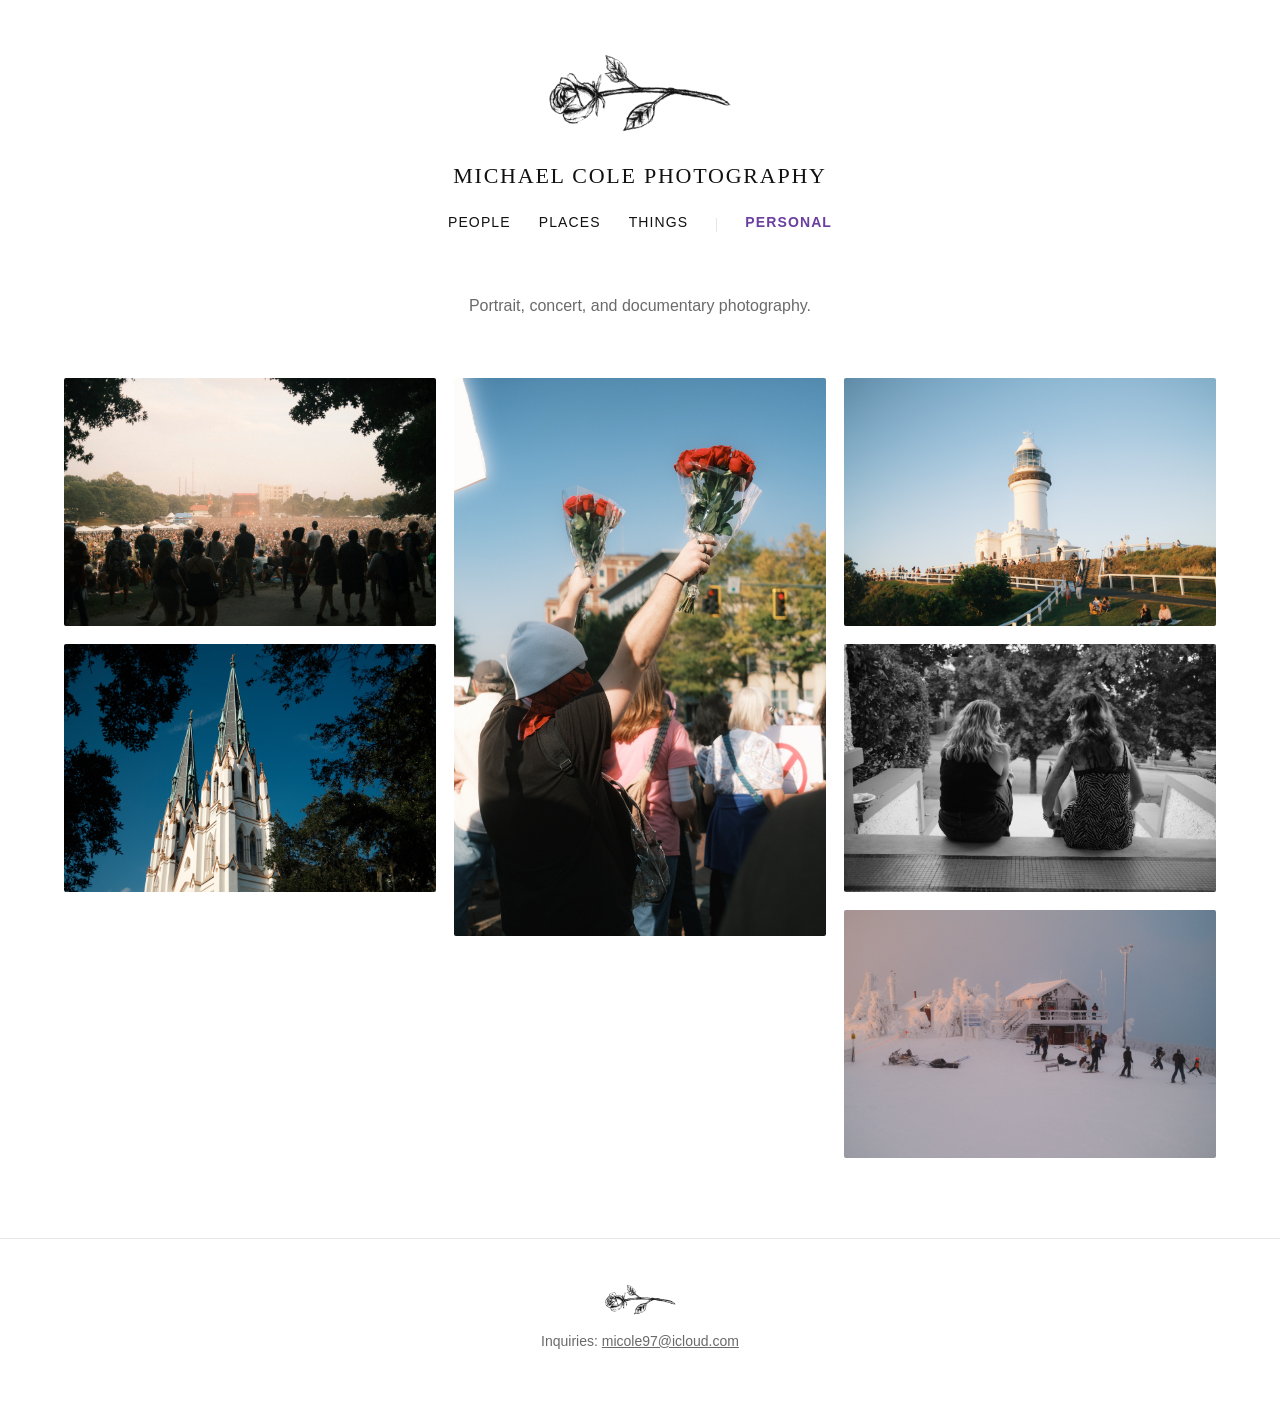
==== index.html @ 0da58c9f "Add Home as a managed category so homepage photos don't go stale on reorder" ====
<!DOCTYPE html>
<html lang="en">
<head>
<meta charset="UTF-8">
<meta name="viewport" content="width=device-width, initial-scale=1.0">
<title>Michael Cole Photography</title>
<link rel="stylesheet" href="css/style.css?v=6">
</head>
<body>

<header class="site-header">
  <a href="index.html" class="wordmark-link">
    <img class="logo-mark" src="assets/logo/rose.png" alt="Hand-drawn rose sketch">
    <span class="wordmark">MICHAEL COLE PHOTOGRAPHY</span>
  </a>
  <nav class="main-nav">
    <a href="people.html">People</a>
    <a href="places.html">Places</a>
    <a href="things.html">Things</a>
    <span class="divider"></span>
    <a href="personal.html" class="personal-link">Personal</a>
  </nav>
</header>

<section class="hero">
  <p>Portrait, concert, and documentary photography.</p>
</section>

<!-- GALLERY:START -->
<div class="gallery">
  <figure><img src="images/home/home-01.jpg" data-large="images/home/large/home-01.jpg" alt="Concert crowd at an outdoor festival" loading="lazy"></figure>
  <figure><img src="images/home/home-02.jpg" data-large="images/home/large/home-02.jpg" alt="Gothic cathedral spires against a blue sky" loading="lazy"></figure>
  <figure><img src="images/home/home-03.jpg" data-large="images/home/large/home-03.jpg" alt="A man raising two bouquets of red roses overhead in a crowd" loading="lazy"></figure>
  <figure><img src="images/home/home-04.jpg" data-large="images/home/large/home-04.jpg" alt="Lighthouse on a hill at sunset with visitors" loading="lazy"></figure>
  <figure><img src="images/home/home-05.jpg" data-large="images/home/large/home-05.jpg" alt="Two women sitting on a porch talking, black and white" loading="lazy"></figure>
  <figure><img src="images/home/home-06.jpg" data-large="images/home/large/home-06.jpg" alt="Snowy ski resort at dusk" loading="lazy"></figure>
</div>
<!-- GALLERY:END -->

<footer class="site-footer">
  <img class="logo-footer" src="assets/logo/rose.png" alt="Hand-drawn rose sketch">
  <p>Inquiries: <a href="mailto:micole97@icloud.com">micole97@icloud.com</a></p>
</footer>

<script src="js/lightbox.js"></script>
</body>
</html>
---- css/style.css ----
:root {
  --bg: #ffffff;
  --text: #111111;
  --muted: #6a6a6a;
  --line: #e6e6e6;
  --accent: #6b3fa0;
  --max-width: 1200px;
}

* {
  box-sizing: border-box;
}

body {
  margin: 0;
  background: var(--bg);
  color: var(--text);
  font-family: -apple-system, BlinkMacSystemFont, "Helvetica Neue", Arial, sans-serif;
  line-height: 1.5;
}

a {
  color: inherit;
}

img {
  max-width: 100%;
}

.wrap {
  max-width: var(--max-width);
  margin: 0 auto;
  padding: 0 24px;
}

/* Header / nav */

header.site-header {
  padding: 40px 24px 24px;
  text-align: center;
}

.wordmark-link {
  text-decoration: none;
  display: inline-block;
}

.logo-mark {
  display: block;
  width: 234px;
  height: auto;
  margin: 0 auto 6px;
}

.logo-footer {
  display: block;
  width: 91px;
  height: auto;
  margin: 0 auto 8px;
}

.wordmark {
  font-family: Georgia, "Times New Roman", serif;
  font-size: 22px;
  letter-spacing: 0.08em;
  text-decoration: none;
  color: var(--text);
}

nav.main-nav {
  margin-top: 20px;
  display: flex;
  justify-content: center;
  align-items: center;
  gap: 28px;
  flex-wrap: wrap;
  font-size: 14px;
  letter-spacing: 0.08em;
  text-transform: uppercase;
}

nav.main-nav a {
  text-decoration: none;
  color: var(--text);
  padding-bottom: 4px;
  border-bottom: 1px solid transparent;
}

nav.main-nav a:hover,
nav.main-nav a.active {
  border-bottom-color: var(--text);
}

nav.main-nav .divider {
  width: 1px;
  height: 14px;
  background: var(--line);
}

nav.main-nav a.personal-link {
  color: var(--accent);
  font-weight: 700;
}

nav.main-nav a.personal-link:hover,
nav.main-nav a.personal-link.active {
  border-bottom-color: var(--accent);
}

/* Hero */

.hero {
  text-align: center;
  padding: 20px 24px 60px;
}

.hero p {
  color: var(--muted);
  max-width: 520px;
  margin: 12px auto 0;
  font-size: 16px;
}

/* Masonry gallery */

.gallery {
  columns: 3 280px;
  column-gap: 18px;
  padding: 0 24px 80px;
  max-width: var(--max-width);
  margin: 0 auto;
}

.gallery figure {
  margin: 0 0 18px;
  break-inside: avoid;
}

.gallery img {
  display: block;
  width: 100%;
  border-radius: 2px;
}

/* Simple content pages (Things placeholder, Personal) */

.page-intro {
  text-align: center;
  padding: 20px 24px 40px;
}

.page-intro h1 {
  font-family: Georgia, "Times New Roman", serif;
  font-weight: normal;
  font-size: 30px;
}

.coming-soon {
  text-align: center;
  color: var(--muted);
  padding: 60px 24px 120px;
}

/* About / contact block on Personal page */

.contact-block {
  text-align: center;
  padding: 4px 24px 40px;
}

.contact-block .name {
  font-family: Georgia, "Times New Roman", serif;
  font-size: 24px;
  margin-bottom: 8px;
}

.contact-block .contact-line {
  color: var(--muted);
  font-size: 14px;
}

.contact-block .contact-line a {
  color: var(--accent);
  text-decoration: none;
}

.contact-block .contact-line a:hover {
  text-decoration: underline;
}

.contact-block .sep {
  color: var(--line);
  margin: 0 10px;
}

.portrait-hero {
  max-width: 640px;
  margin: 0 auto 56px;
  padding: 0 24px;
}

.portrait-hero img {
  width: 100%;
  display: block;
  border-radius: 2px;
}

.section-label {
  text-align: center;
  text-transform: uppercase;
  letter-spacing: 0.08em;
  font-size: 13px;
  color: var(--accent);
  margin: 0 0 24px;
}

/* Personal section theming */

body.personal .wordmark {
  color: var(--accent);
}

.personal-post {
  max-width: 640px;
  margin: 0 auto 64px;
  padding: 0 24px;
}

.personal-post img {
  border-radius: 2px;
  margin-bottom: 16px;
}

.personal-post .date {
  color: var(--accent);
  font-size: 13px;
  text-transform: uppercase;
  letter-spacing: 0.08em;
  margin-bottom: 6px;
}

.personal-post p {
  color: var(--text);
}

/* Lightbox */

.lightbox {
  position: fixed;
  inset: 0;
  background: rgba(0, 0, 0, 0.92);
  display: flex;
  align-items: center;
  justify-content: center;
  z-index: 1000;
}

.lightbox[hidden] {
  display: none;
}

.lightbox-stage {
  width: 90vw;
  height: 90vh;
  overflow: auto;
  display: flex;
}

.lightbox-img {
  margin: auto;
  max-width: 100%;
  max-height: 100%;
  object-fit: contain;
  display: block;
  cursor: zoom-in;
}

.lightbox-img.zoomed {
  max-width: none;
  max-height: none;
  cursor: zoom-out;
}

.lightbox-close,
.lightbox-prev,
.lightbox-next {
  position: absolute;
  background: none;
  border: none;
  color: #fff;
  cursor: pointer;
  padding: 12px;
  line-height: 1;
}

.lightbox-close {
  top: 12px;
  right: 16px;
  font-size: 32px;
}

.lightbox-prev,
.lightbox-next {
  top: 50%;
  transform: translateY(-50%);
  font-size: 22px;
}

.lightbox-prev {
  left: 8px;
}

.lightbox-next {
  right: 8px;
}

.lightbox-close:hover,
.lightbox-prev:hover,
.lightbox-next:hover {
  color: var(--accent);
}

/* Footer */

footer.site-footer {
  text-align: center;
  padding: 40px 24px 60px;
  color: var(--muted);
  font-size: 14px;
  border-top: 1px solid var(--line);
}

footer.site-footer a {
  text-decoration: underline;
}

footer.site-footer p {
  margin: 0;
}
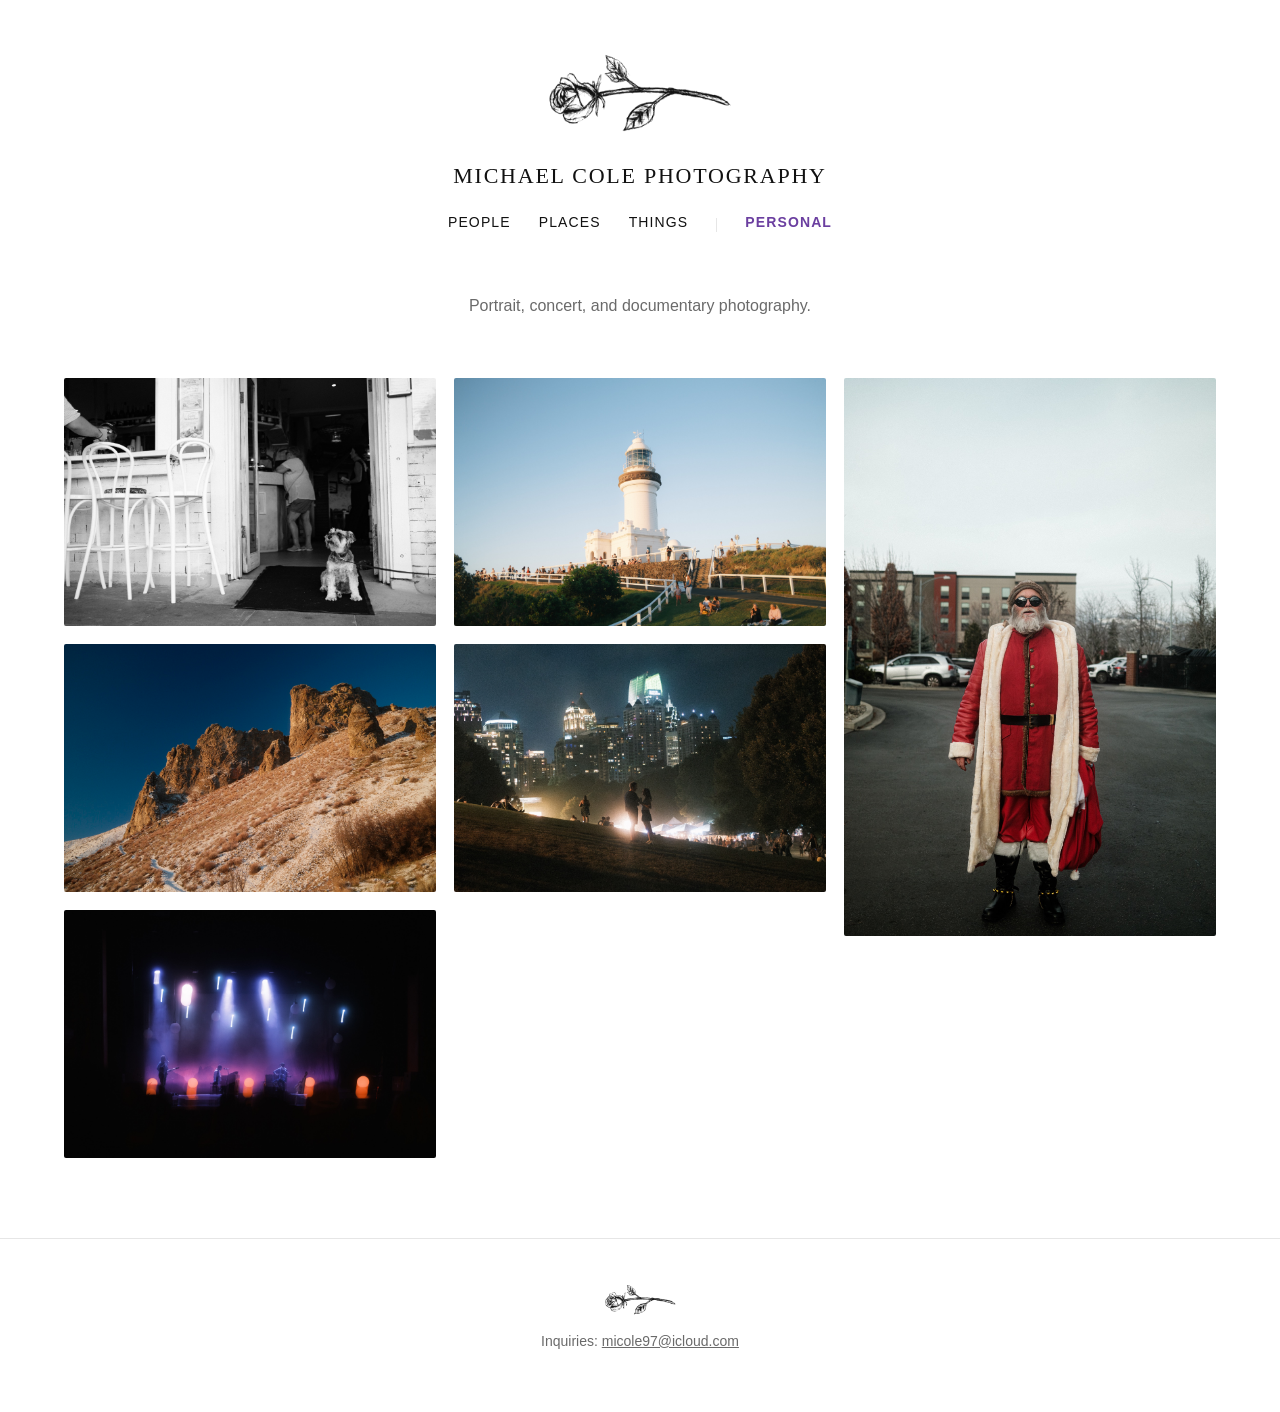
==== commit 060bcc5e: "Update homepage highlights with new photo selection" ====
--- a/index.html
+++ b/index.html
@@ -28,12 +28,12 @@
 
 <!-- GALLERY:START -->
 <div class="gallery">
-  <figure><img src="images/home/home-01.jpg" data-large="images/home/large/home-01.jpg" alt="Concert crowd at an outdoor festival" loading="lazy"></figure>
-  <figure><img src="images/home/home-02.jpg" data-large="images/home/large/home-02.jpg" alt="Gothic cathedral spires against a blue sky" loading="lazy"></figure>
-  <figure><img src="images/home/home-03.jpg" data-large="images/home/large/home-03.jpg" alt="A man raising two bouquets of red roses overhead in a crowd" loading="lazy"></figure>
-  <figure><img src="images/home/home-04.jpg" data-large="images/home/large/home-04.jpg" alt="Lighthouse on a hill at sunset with visitors" loading="lazy"></figure>
-  <figure><img src="images/home/home-05.jpg" data-large="images/home/large/home-05.jpg" alt="Two women sitting on a porch talking, black and white" loading="lazy"></figure>
-  <figure><img src="images/home/home-06.jpg" data-large="images/home/large/home-06.jpg" alt="Snowy ski resort at dusk" loading="lazy"></figure>
+  <figure><img src="images/home/home-01.jpg" data-large="images/home/large/home-01.jpg" alt="Home photograph 1" loading="lazy"></figure>
+  <figure><img src="images/home/home-02.jpg" data-large="images/home/large/home-02.jpg" alt="Home photograph 2" loading="lazy"></figure>
+  <figure><img src="images/home/home-03.jpg" data-large="images/home/large/home-03.jpg" alt="Home photograph 3" loading="lazy"></figure>
+  <figure><img src="images/home/home-04.jpg" data-large="images/home/large/home-04.jpg" alt="Home photograph 4" loading="lazy"></figure>
+  <figure><img src="images/home/home-05.jpg" data-large="images/home/large/home-05.jpg" alt="Home photograph 5" loading="lazy"></figure>
+  <figure><img src="images/home/home-06.jpg" data-large="images/home/large/home-06.jpg" alt="Home photograph 6" loading="lazy"></figure>
 </div>
 <!-- GALLERY:END -->
 
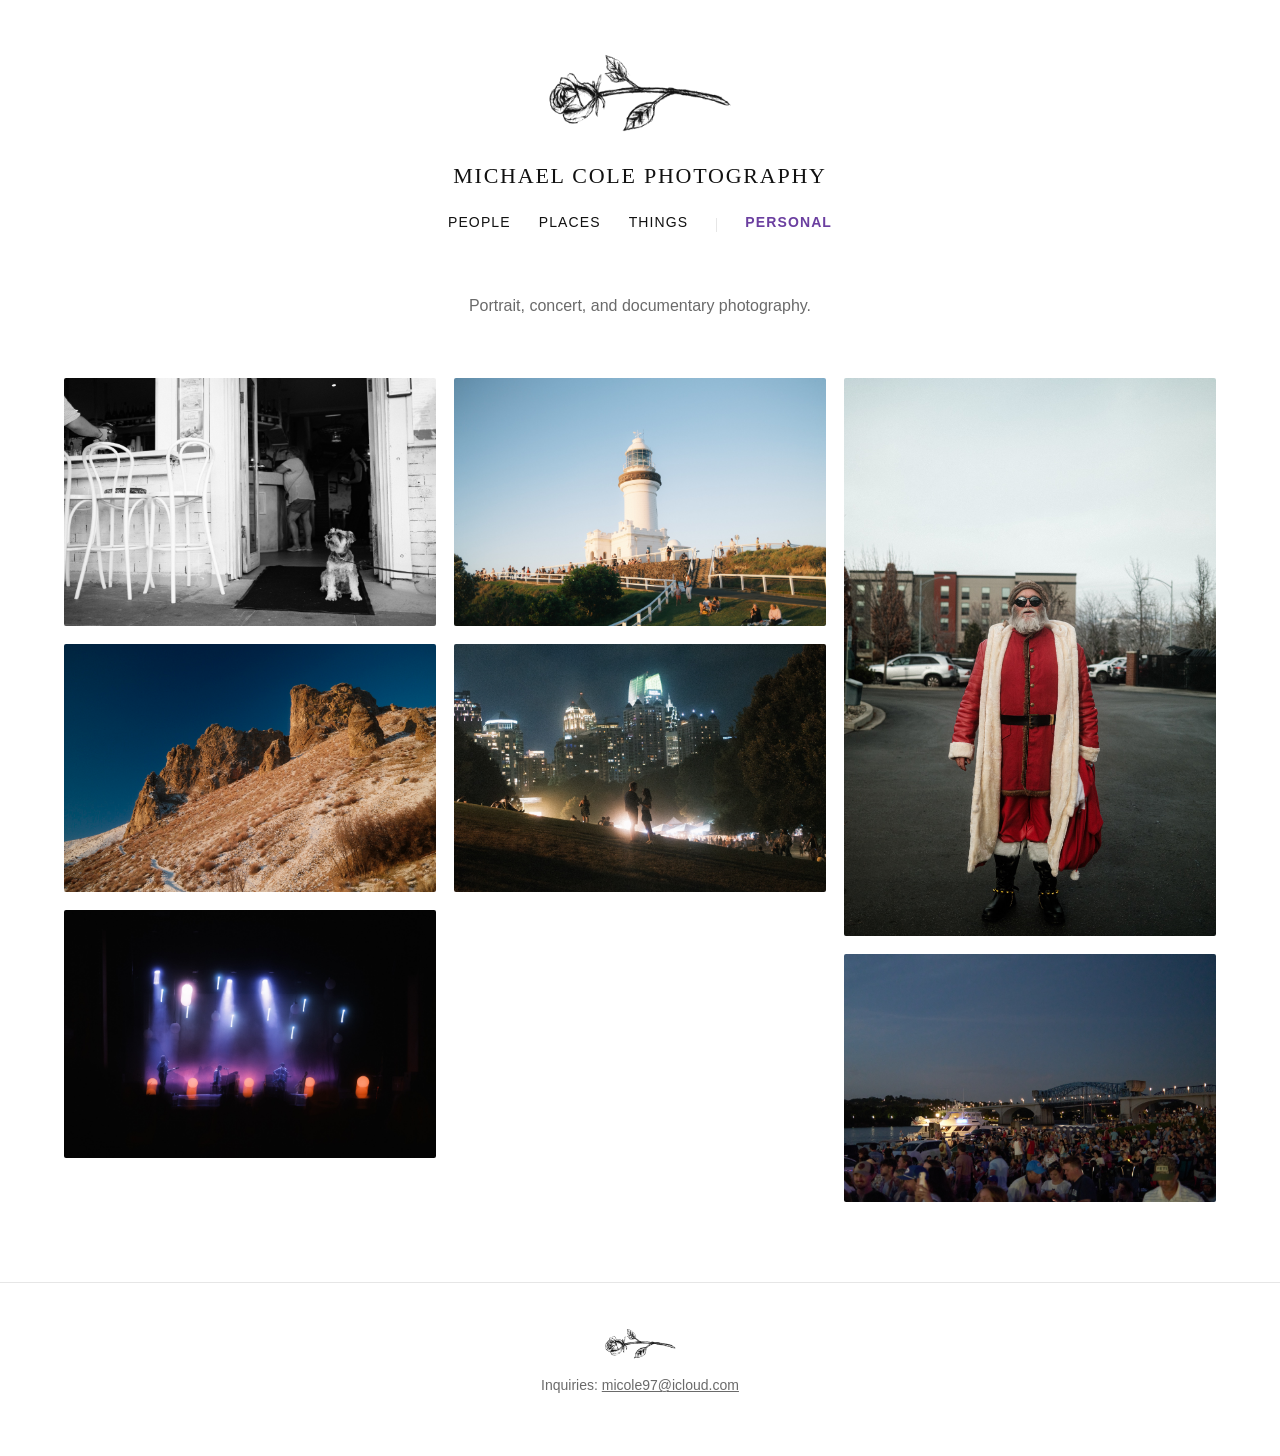
==== commit 39f4fd1a: "Update site content" ====
--- a/index.html
+++ b/index.html
@@ -4,7 +4,7 @@
 <meta charset="UTF-8">
 <meta name="viewport" content="width=device-width, initial-scale=1.0">
 <title>Michael Cole Photography</title>
-<link rel="stylesheet" href="css/style.css?v=6">
+<link rel="stylesheet" href="css/style.css?v=7">
 </head>
 <body>
 
@@ -34,6 +34,7 @@
   <figure><img src="images/home/home-04.jpg" data-large="images/home/large/home-04.jpg" alt="Home photograph 4" loading="lazy"></figure>
   <figure><img src="images/home/home-05.jpg" data-large="images/home/large/home-05.jpg" alt="Home photograph 5" loading="lazy"></figure>
   <figure><img src="images/home/home-06.jpg" data-large="images/home/large/home-06.jpg" alt="Home photograph 6" loading="lazy"></figure>
+  <figure><img src="images/home/home-07.jpg" data-large="images/home/large/home-07.jpg" alt="Home photograph 7" loading="lazy"></figure>
 </div>
 <!-- GALLERY:END -->
 
--- a/css/style.css
+++ b/css/style.css
@@ -220,27 +220,50 @@
   color: var(--accent);
 }
 
-.personal-post {
+.post {
+  margin: 0 0 72px;
+}
+
+.post-photo {
+  max-width: 1500px;
+  margin: 0 auto 28px;
+  padding: 0 16px;
+}
+
+.post-photo img {
+  width: 100%;
+  display: block;
+  border-radius: 2px;
+}
+
+.post-body {
   max-width: 640px;
-  margin: 0 auto 64px;
+  margin: 0 auto;
   padding: 0 24px;
 }
 
-.personal-post img {
-  border-radius: 2px;
-  margin-bottom: 16px;
-}
-
-.personal-post .date {
+.post-body .post-date {
   color: var(--accent);
   font-size: 13px;
   text-transform: uppercase;
   letter-spacing: 0.08em;
-  margin-bottom: 6px;
-}
-
-.personal-post p {
+  margin-bottom: 10px;
+}
+
+.post-body h2 {
+  font-family: Georgia, "Times New Roman", serif;
+  font-weight: normal;
+  font-size: 24px;
+  margin: 0 0 12px;
+}
+
+.post-body p {
   color: var(--text);
+  margin: 0 0 16px;
+}
+
+.post-body p:last-child {
+  margin-bottom: 0;
 }
 
 /* Lightbox */
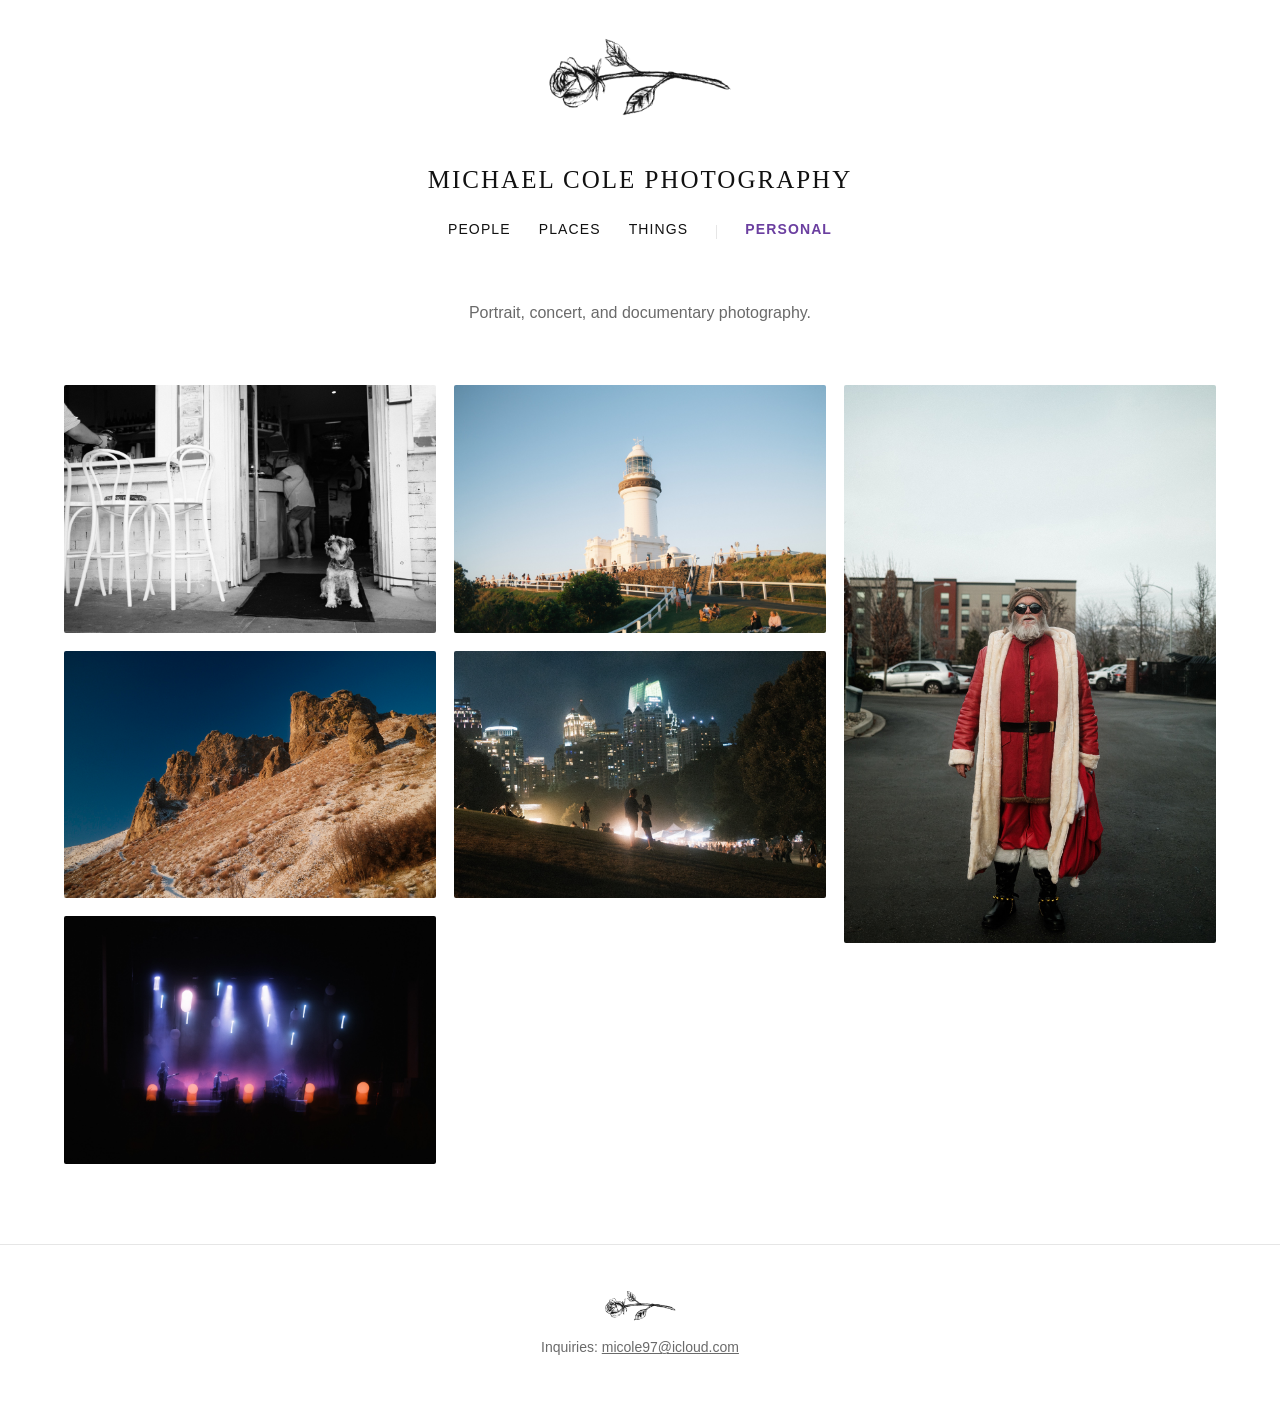
==== commit 504b823f: "Update site content" ====
--- a/index.html
+++ b/index.html
@@ -34,7 +34,6 @@
   <figure><img src="images/home/home-04.jpg" data-large="images/home/large/home-04.jpg" alt="Home photograph 4" loading="lazy"></figure>
   <figure><img src="images/home/home-05.jpg" data-large="images/home/large/home-05.jpg" alt="Home photograph 5" loading="lazy"></figure>
   <figure><img src="images/home/home-06.jpg" data-large="images/home/large/home-06.jpg" alt="Home photograph 6" loading="lazy"></figure>
-  <figure><img src="images/home/home-07.jpg" data-large="images/home/large/home-07.jpg" alt="Home photograph 7" loading="lazy"></figure>
 </div>
 <!-- GALLERY:END -->
 
--- a/css/style.css
+++ b/css/style.css
@@ -36,7 +36,7 @@
 /* Header / nav */
 
 header.site-header {
-  padding: 40px 24px 24px;
+  padding: 24px 24px 24px;
   text-align: center;
 }
 
@@ -49,7 +49,7 @@
   display: block;
   width: 234px;
   height: auto;
-  margin: 0 auto 6px;
+  margin: 0 auto 24px;
 }
 
 .logo-footer {
@@ -61,10 +61,11 @@
 
 .wordmark {
   font-family: Georgia, "Times New Roman", serif;
-  font-size: 22px;
+  font-size: clamp(13px, 3.8vw, 25px);
   letter-spacing: 0.08em;
   text-decoration: none;
   color: var(--text);
+  white-space: nowrap;
 }
 
 nav.main-nav {
@@ -205,6 +206,14 @@
   border-radius: 2px;
 }
 
+.section-divider {
+  width: 160px;
+  max-width: 40%;
+  margin: 32px auto 56px;
+  border: none;
+  border-top: 1px solid var(--line);
+}
+
 .section-label {
   text-align: center;
   text-transform: uppercase;
@@ -216,18 +225,23 @@
 
 /* Personal section theming */
 
-body.personal .wordmark {
-  color: var(--accent);
-}
-
 .post {
-  margin: 0 0 72px;
-}
+  max-width: 640px;
+  width: calc(100% - 32px);
+  margin: 0 auto 72px;
+  padding: 24px;
+  border: 1px solid var(--accent);
+  border-radius: 4px;
+  box-shadow: 0 6px 16px rgba(0, 0, 0, 0.15), inset 0 0 0 4px #e2e2e2;
+}
+
+.post:nth-of-type(odd) { transform: rotate(-1.2deg); }
+.post:nth-of-type(even) { transform: rotate(1.2deg); }
 
 .post-photo {
-  max-width: 1500px;
+  max-width: 100%;
   margin: 0 auto 28px;
-  padding: 0 16px;
+  padding: 0;
 }
 
 .post-photo img {
@@ -237,9 +251,8 @@
 }
 
 .post-body {
-  max-width: 640px;
+  max-width: 100%;
   margin: 0 auto;
-  padding: 0 24px;
 }
 
 .post-body .post-date {
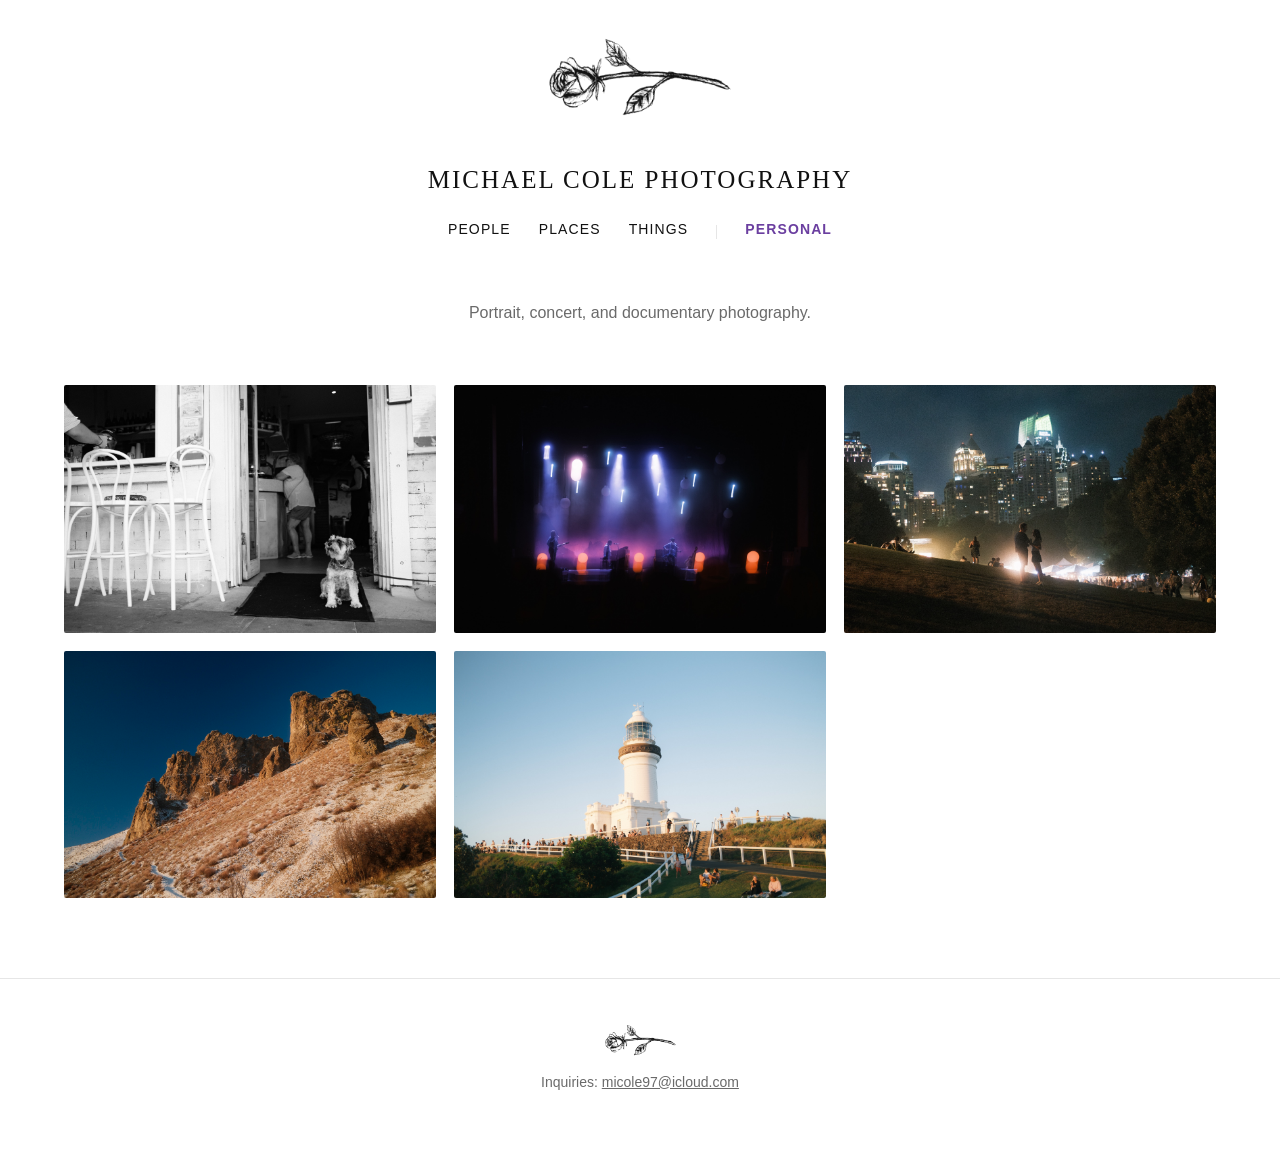
==== commit 8453749c: "Update site content" ====
--- a/index.html
+++ b/index.html
@@ -33,7 +33,6 @@
   <figure><img src="images/home/home-03.jpg" data-large="images/home/large/home-03.jpg" alt="Home photograph 3" loading="lazy"></figure>
   <figure><img src="images/home/home-04.jpg" data-large="images/home/large/home-04.jpg" alt="Home photograph 4" loading="lazy"></figure>
   <figure><img src="images/home/home-05.jpg" data-large="images/home/large/home-05.jpg" alt="Home photograph 5" loading="lazy"></figure>
-  <figure><img src="images/home/home-06.jpg" data-large="images/home/large/home-06.jpg" alt="Home photograph 6" loading="lazy"></figure>
 </div>
 <!-- GALLERY:END -->
 
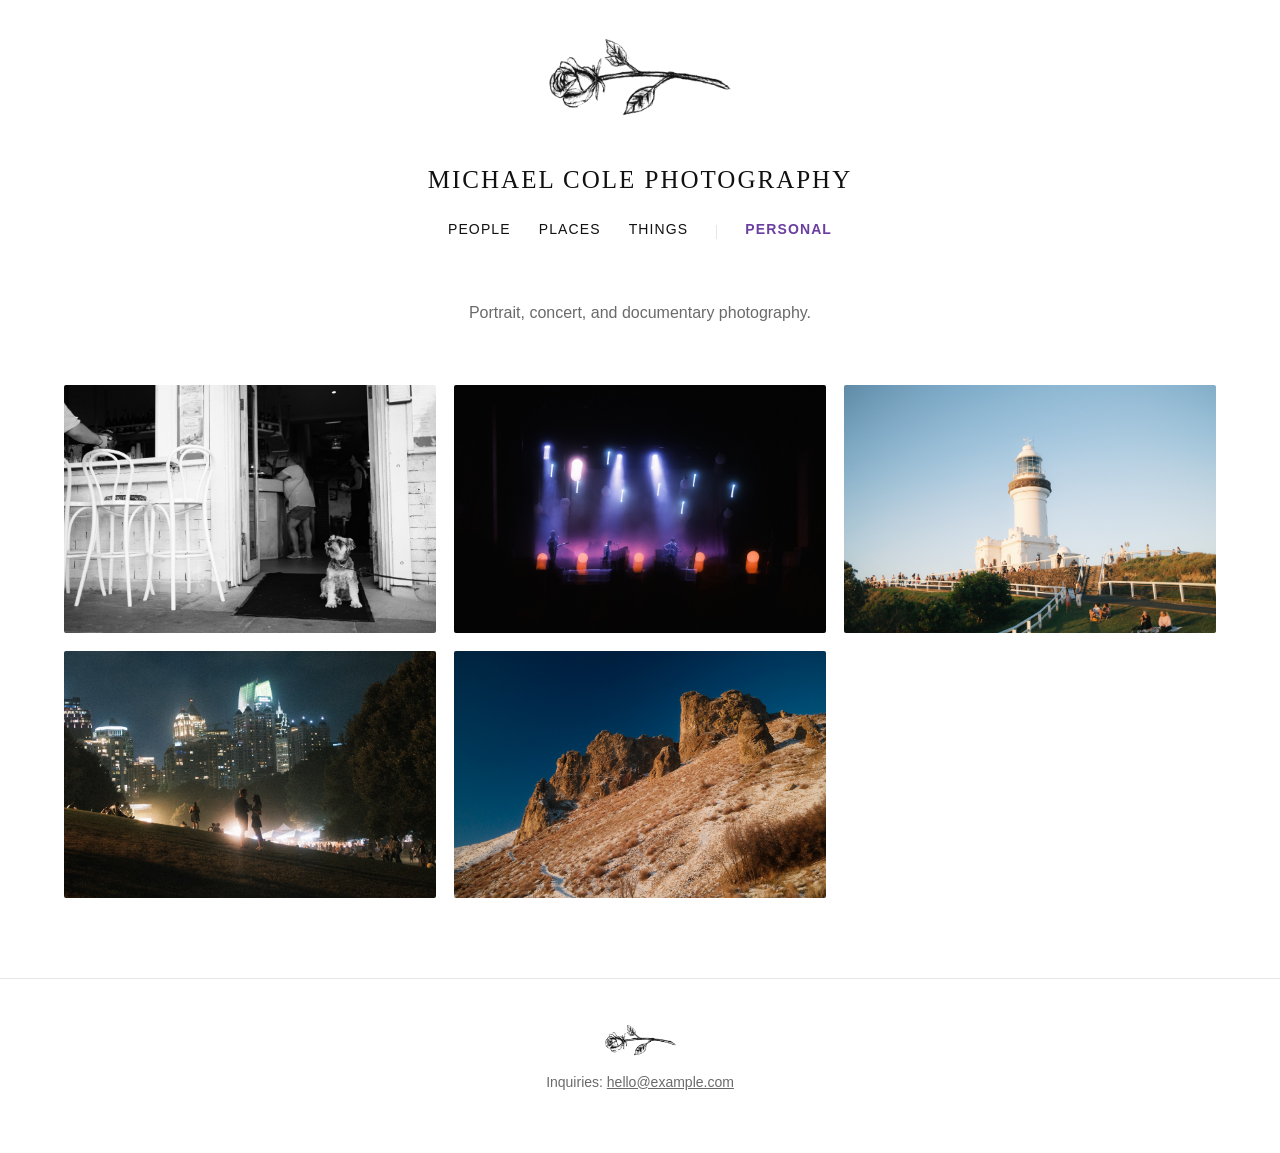
==== commit 7e23582d: "Replace real email/phone with placeholder filler contact info for now" ====
--- a/index.html
+++ b/index.html
@@ -38,7 +38,7 @@
 
 <footer class="site-footer">
   <img class="logo-footer" src="assets/logo/rose.png" alt="Hand-drawn rose sketch">
-  <p>Inquiries: <a href="mailto:micole97@icloud.com">micole97@icloud.com</a></p>
+  <p>Inquiries: <a href="mailto:hello@example.com">hello@example.com</a></p>
 </footer>
 
 <script src="js/lightbox.js"></script>
--- a/css/style.css
+++ b/css/style.css
@@ -207,11 +207,11 @@
 }
 
 .section-divider {
-  width: 160px;
+  width: 320px;
   max-width: 40%;
   margin: 32px auto 56px;
   border: none;
-  border-top: 1px solid var(--line);
+  border-top: 1px solid #cfcfcf;
 }
 
 .section-label {
